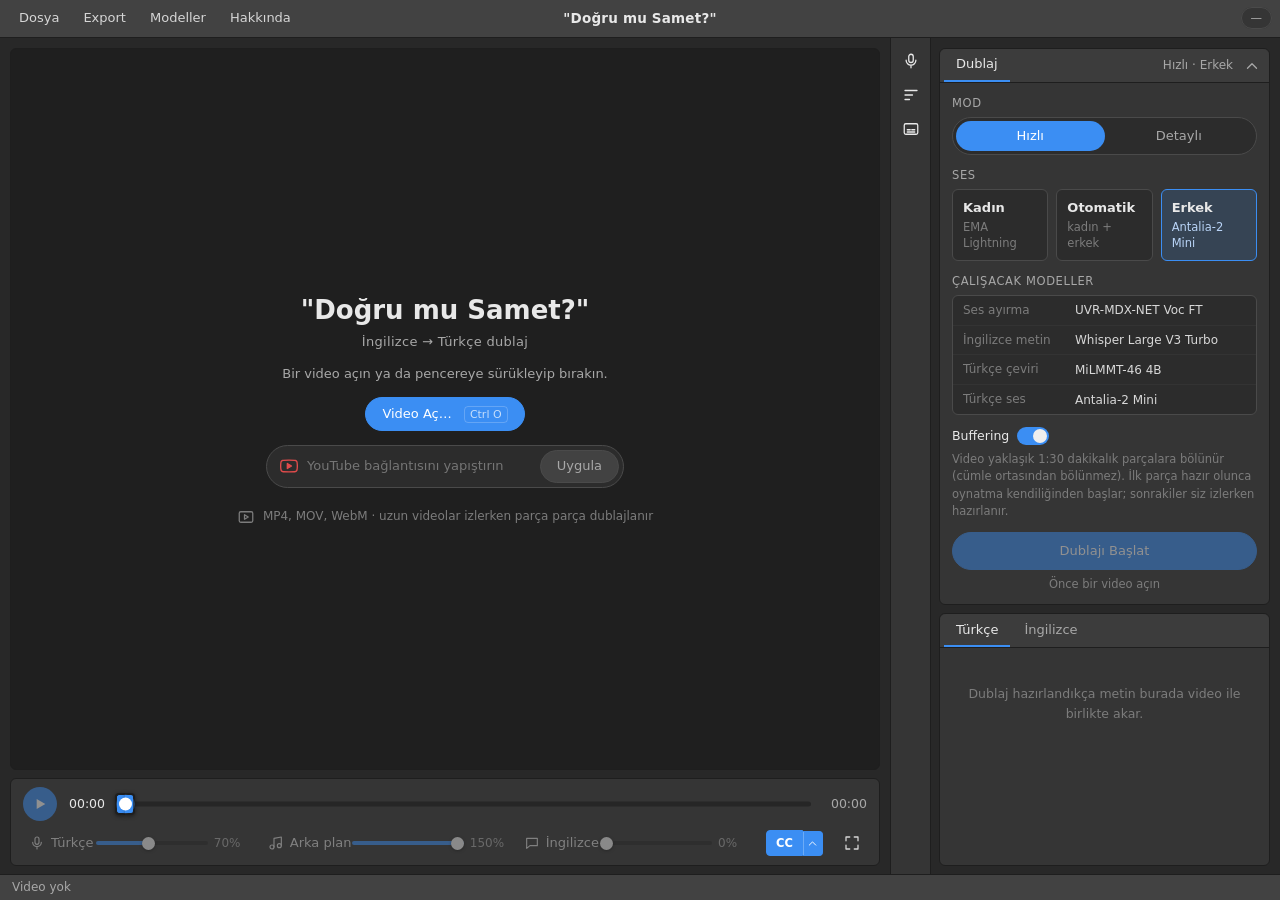
==== ui/index.html @ 343b08b0 "Doğru mu Samet? 1.3.3 — ilk yayın İngilizce → Türkçe video dublaj masaüstü uygulaması.  Co-Authored-" ====
<!doctype html>
<html lang="tr">
<head>
<meta charset="utf-8">
<meta name="viewport" content="width=device-width, initial-scale=1">
<meta name="referrer" content="strict-origin-when-cross-origin">
<title>"Doğru mu Samet?"</title>
<link rel="stylesheet" href="style.css">
</head>
<body>
<header class="titlebar">
  <nav class="menu" id="menu">
    <div class="mi"><button type="button" data-menu="mFile">Dosya</button>
      <div class="drop" id="mFile">
        <button type="button" data-act="open">Video Aç…<kbd>Ctrl O</kbd></button>
        <button type="button" data-act="openurl">YouTube Bağlantısı…</button>
      </div>
    </div>
    <div class="mi"><button type="button" data-menu="mExport">Export</button>
      <div class="drop" id="mExport">
        <div class="dlabel">Video</div>
        <button type="button" data-act="export" data-kind="video">Video · MP4 (ses dahil)…</button>
        <div class="dsep"></div>
        <div class="dlabel">Ses · WAV</div>
        <button type="button" data-act="export" data-kind="dub">Yalnız dublaj sesi…</button>
        <button type="button" data-act="export" data-kind="en">Yalnız İngilizce ses…</button>
        <button type="button" data-act="export" data-kind="bg">Yalnız arka plan sesi…</button>
        <button type="button" data-act="export" data-kind="all">Tüm sesler (mikser ayarıyla)…</button>
      </div>
    </div>
    <div class="mi"><button type="button" data-act="models" title="Modellerin ortalama çalışma hızları">Modeller</button></div>
    <div class="mi"><button type="button" data-menu="mAbout">Hakkında</button>
      <div class="drop" id="mAbout">
        <button type="button" data-act="info">Bilgi</button>
        <button type="button" data-act="update">Güncelleme</button>
      </div>
    </div>
  </nav>
  <div class="apptitle">"Doğru mu Samet?"</div>
  <div class="titleright"><span class="chip" id="gpuChip">—</span></div>
</header>

<main class="work">
  <section class="center">
    <div class="canvas" id="canvas">
      <div class="welcome" id="welcome">
        <div class="wtitle"><div class="wname">"Doğru mu Samet?"<sup class="ver" id="verTag"></sup></div><span>İngilizce → Türkçe dublaj</span></div>
        <p>Bir video açın ya da pencereye sürükleyip bırakın.</p>
        <div class="wbtns">
          <button class="btn primary" type="button" id="wOpen">Video Aç… <kbd>Ctrl O</kbd></button>
        </div>
        <div class="wlink">
          <svg viewBox="0 0 24 24"><path d="M21.6 7.2a2.5 2.5 0 0 0-1.8-1.8C18.2 5 12 5 12 5s-6.2 0-7.8.4A2.5 2.5 0 0 0 2.4 7.2 26 26 0 0 0 2 12a26 26 0 0 0 .4 4.8 2.5 2.5 0 0 0 1.8 1.8c1.6.4 7.8.4 7.8.4s6.2 0 7.8-.4a2.5 2.5 0 0 0 1.8-1.8A26 26 0 0 0 22 12a26 26 0 0 0-.4-4.8z"/><path d="m10 15 5-3-5-3z" fill="currentColor"/></svg>
          <input type="text" id="ytUrl" placeholder="YouTube bağlantısını yapıştırın" spellcheck="false" autocomplete="off">
          <button class="btn" type="button" id="ytGo">Uygula</button>
        </div>
        <div class="wlinkst" id="ytState" hidden></div>
        <div class="whint">
          <svg viewBox="0 0 24 24"><rect x="3" y="5" width="18" height="14" rx="2"/><path d="m10 9 5 3-5 3z"/></svg>
          MP4, MOV, WebM · uzun videolar izlerken parça parça dublajlanır
        </div>
      </div>
      <video id="vid" playsinline preload="auto"></video>
      <div class="ytbox" id="ytBox"><div id="ytPlayer"></div></div>
      <div class="vclick" id="vClick"></div>
      <div class="caption" id="caption"></div>
      <div class="buffering" id="buffering" hidden>
        <div class="spinner"></div>
        <div class="btext" id="bufText">Dublaj hazırlanıyor…</div>
      </div>
      <div class="dropveil" id="dropveil">Videoyu bırakın</div>
    </div>

    <div class="transport">
      <div class="trow">
        <button class="ibtn play" id="playBtn" type="button" title="Oynat / Duraklat (Boşluk)" disabled>
          <svg class="i-play" viewBox="0 0 24 24"><path d="M7 4.5v15l13-7.5z"/></svg>
          <svg class="i-pause" viewBox="0 0 24 24"><path d="M6 4h4.5v16H6zM13.5 4H18v16h-4.5z"/></svg>
        </button>
        <span class="tc" id="tCur">00:00</span>
        <div class="seek" id="seek">
          <div class="seek-track"></div>
          <div class="seek-ranges" id="seekRanges"></div>
          <div class="seek-played" id="seekPlayed"></div>
          <div class="seek-thumb" id="seekThumb"></div>
          <div class="rng-out" id="rngL"></div>
          <div class="rng-out" id="rngR"></div>
          <div class="rng-h a" id="rngA" title="Başlangıç noktası (sürükleyin)"></div>
          <div class="rng-h b" id="rngB" title="Bitiş noktası (sürükleyin)"></div>
        </div>
        <span class="tc dim" id="tDur">00:00</span>
      </div>
      <div class="mixer" id="mixer" data-off="1">
        <div class="ch" data-ch="dub">
          <button class="chbtn" type="button" title="Türkçe dublaj (sessize al)">
            <svg viewBox="0 0 24 24"><rect x="9" y="3" width="6" height="11" rx="3"/><path d="M5.5 11a6.5 6.5 0 0 0 13 0M12 17.5V21"/></svg>Türkçe
          </button>
          <input type="range" min="0" max="150" value="100">
          <output>100%</output>
        </div>
        <div class="ch" data-ch="bg">
          <button class="chbtn" type="button" title="Arka plan sesi (sessize al)">
            <svg viewBox="0 0 24 24"><path d="M9 18V5l11-2v13"/><circle cx="6" cy="18" r="3"/><circle cx="17" cy="16" r="3"/></svg>Arka plan
          </button>
          <input type="range" min="0" max="150" value="100">
          <output>100%</output>
        </div>
        <div class="ch" data-ch="en">
          <button class="chbtn" type="button" title="İngilizce orijinal konuşma (sessize al)">
            <svg viewBox="0 0 24 24"><path d="M4 5h16v11H9l-5 4z"/></svg>İngilizce
          </button>
          <input type="range" min="0" max="150" value="0">
          <output>0%</output>
        </div>
        <div class="ccgrp">
          <button class="ccbtn on" id="ccBtn" type="button" title="Altyazı aç / kapat (sağ tık: altyazı ayarları)">CC</button>
          <button class="ccmore" id="ccMore" type="button" title="Altyazı ayarları"><svg viewBox="0 0 24 24"><path d="m6 15 6-6 6 6"/></svg></button>
          <div class="ccpop" id="ccPop" hidden>
            <div class="pophead">Altyazı ayarları</div>
            <label class="prow">Yazı boyutu <input type="range" id="csSize" min="60" max="200" step="5"><output id="csSizeO"></output></label>
            <label class="prow">Arka gölge <input type="checkbox" id="csShadow" class="tg"></label>
            <label class="prow">Yazı rengi <input type="color" id="csColor"></label>
            <label class="prow">Yazı çerçevesi <input type="checkbox" id="csStroke" class="tg"></label>
            <label class="prow">Çerçeve rengi <input type="color" id="csStrokeColor"></label>
            <button type="button" class="btn small" id="csReset">Varsayılana dön</button>
          </div>
        </div>
        <button class="ibtn2" id="fsBtn" type="button" title="Tam ekran (F11)">
          <svg class="i-fs" viewBox="0 0 24 24"><path d="M4 9V4h5M20 9V4h-5M4 15v5h5M20 15v5h-5"/></svg>
          <svg class="i-fsx" viewBox="0 0 24 24"><path d="M9 4v5H4M15 4v5h5M9 20v-5H4M15 20v-5h5"/></svg>
        </button>
      </div>
    </div>
  </section>

  <aside class="dock">
    <div class="rail">
      <button type="button" class="rbtn on" data-p="pDub" title="Dublaj"><svg viewBox="0 0 24 24"><rect x="9" y="3" width="6" height="11" rx="3"/><path d="M5.5 11a6.5 6.5 0 0 0 13 0M12 17.5V21"/></svg></button>
      <button type="button" class="rbtn on" data-p="pJob" title="İşlem"><svg viewBox="0 0 24 24"><path d="M4 6h16M4 12h10M4 18h6"/></svg></button>
      <button type="button" class="rbtn on" data-p="pSubs" title="Altyazı"><svg viewBox="0 0 24 24"><rect x="3" y="5" width="18" height="14" rx="2"/><path d="M7 13h4M13 13h4M7 16h10"/></svg></button>
    </div>
    <div class="panels">
      <!-- Dublaj -->
      <div class="panel" id="pDub">
        <div class="ptabs">
          <button type="button" class="ptab on">Dublaj</button>
          <span class="psum" id="dubSummary"></span>
          <button type="button" class="pmenu" id="dubFold" title="Daralt / genişlet"><svg viewBox="0 0 24 24"><path d="m6 15 6-6 6 6"/></svg></button>
        </div>
        <div class="pbody" id="dubBody">
          <div class="field">
            <label>Mod</label>
            <div class="seg" id="modeSeg">
              <button type="button" data-m="hizli">Hızlı</button>
              <button type="button" data-m="detayli">Detaylı</button>
            </div>
          </div>
          <div class="field" id="voiceField">
            <label>Ses</label>
            <div class="voices">
              <button type="button" class="voice" data-g="kadin"><b>Kadın</b><small>EMA Lightning</small></button>
              <button type="button" class="voice" data-g="oto" title="Kadın / erkek ayrılır: kadınları EMA Lightning, erkekleri Antalia-2 Mini okur"><b>Otomatik</b><small>kadın + erkek</small></button>
              <button type="button" class="voice" data-g="erkek"><b>Erkek</b><small>Antalia-2 Mini</small></button>
            </div>
          </div>
          <div class="field">
            <label>Çalışacak modeller</label>
            <div class="models" id="modelList"></div>
          </div>
          <div class="field" id="voxField" hidden>
            <label>VoxCPM2 adım sayısı</label>
            <div class="steps" id="voxSteps">
              <button type="button" data-s="5"><b>5</b><em>hızlı</em></button>
              <button type="button" data-s="10"><b>10</b><em>önerilen</em></button>
              <button type="button" data-s="20" class="slow"><b>20</b><em>yavaş</em></button>
              <button type="button" data-s="30" class="slow"><b>30</b><em>yavaş</em></button>
            </div>
            <div class="bnote" id="voxNote">Az adım dublajı hızlandırır, çok adım sesi daha doğal ve ayrıntılı yapar.</div>
          </div>
          <div class="field" id="rangeRow" hidden>
            <label>Dublajlanacak aralık</label>
            <div class="rangebox"><span id="rangeTxt"></span><button type="button" class="btn small" id="rangeAll" hidden>Tümü</button></div>
            <div class="bnote">Oynatma çubuğundaki başlangıç / bitiş tutamaçlarını sürükleyerek seçin.</div>
          </div>
          <div class="field" id="bufField">
            <label class="tgrow" title="Açık: ilk parça hazır olunca oynar, sonrakiler siz izlerken hazırlanır">Buffering<input type="checkbox" id="bufTg" class="tg"></label>
            <div class="lenrow" id="lenRow" title="Her parçanın süresi: en az 1, en çok 5 dakika. Parçalar cümle ortasından bölünmez.">
              <span>Parça süresi</span>
              <input type="range" id="bufLen" min="60" max="300" step="15" value="90">
              <output id="bufLenO">1:30</output>
            </div>
            <div class="bnote" id="bufNote"></div>
          </div>
          <div class="gorow">
            <button class="btn primary" id="goBtn" type="button" disabled>Dublajı Başlat</button>
            <span class="eta" id="goEta" hidden></span>
          </div>
          <div class="hint" id="goHint">Önce bir video açın</div>
        </div>
      </div>

      <!-- İşlem -->
      <div class="panel" id="pJob" hidden>
        <div class="ptabs">
          <button type="button" class="ptab on">İşlem</button>
          <span class="psum" id="jobSummary"></span>
          <button type="button" class="pstop" id="stopBtn" hidden title="İşlemi durdur"><svg viewBox="0 0 24 24"><rect x="6" y="6" width="12" height="12" rx="1.5"/></svg>Durdur</button>
        </div>
        <div class="pbody">
          <div class="chunkmap" id="chunkMap"></div>
          <div class="stages" id="stages"></div>
        </div>
      </div>

      <!-- Sesler (Detaylı, dublaj bitince) -->
      <div class="panel" id="pVoices" hidden>
        <div class="ptabs">
          <button type="button" class="ptab on">Sesler</button>
          <span class="psum" id="voiceSum"></span>
        </div>
        <div class="pbody vbody"></div>
      </div>

      <!-- Altyazı -->
      <div class="panel grow" id="pSubs">
        <div class="ptabs">
          <button type="button" class="ptab on" data-lang="tr">Türkçe</button>
          <button type="button" class="ptab" data-lang="en">İngilizce</button>
        </div>
        <div class="sublist" id="subList"><div class="empty">Dublaj hazırlandıkça metin burada video ile birlikte akar.</div></div>
      </div>
    </div>
  </aside>
</main>

<footer class="statusbar">
  <span id="sbLeft">Video yok</span>
  <span id="sbRight"></span>
</footer>

<input type="file" id="fileInput" accept="video/*,.mkv" hidden>
<div class="toast" id="toast"></div>
<div class="modal" id="modal" hidden>
  <div class="mbox">
    <div class="mhead"><span id="mTitle"></span><button type="button" class="pmenu" id="mClose" title="Kapat"><svg viewBox="0 0 24 24"><path d="M6 6l12 12M18 6 6 18"/></svg></button></div>
    <div class="mbody" id="mBody"></div>
  </div>
</div>
<script src="app.js"></script>
</body>
</html>
---- ui/style.css ----
:root{
  --bg-canvas:#282828; --bg-panel:#353535; --bg-panel-2:#3c3c3c; --bg-bar:#424242; --bg-input:#2c2c2c;
  --border:#1e1e1e; --line:#4a4a4a; --text:#e8e8e8; --muted:#a8a8a8; --dim:#7c7c7c;
  --accent:#3b8ef3; --accent-h:#5aa0f6; --accent-soft:rgba(59,142,243,.16);
  --ok:#4caf7a; --warn:#e0a640; --err:#e2574c; --fem:#e48bbf; --male:#6fb0ff;
  --r:6px; --font:"Segoe UI Variable Text","Segoe UI",Inter,system-ui,sans-serif;
}
*{box-sizing:border-box;margin:0;padding:0}
html,body{height:100%;overflow:hidden}
body{background:var(--bg-canvas);color:var(--text);font:13px/1.4 var(--font);display:flex;flex-direction:column;user-select:none;-webkit-font-smoothing:antialiased}
button{font:inherit;color:inherit;background:none;border:0;cursor:pointer}
button:disabled{cursor:default;opacity:.45}
svg{width:18px;height:18px;fill:none;stroke:currentColor;stroke-width:1.7;stroke-linecap:round;stroke-linejoin:round;flex:none}
kbd{font:11px var(--font);opacity:.7;margin-left:8px;padding:1px 5px;border:1px solid rgba(255,255,255,.3);border-radius:4px}
[hidden]{display:none!important}

/* ---- başlık çubuğu */
.titlebar{height:38px;flex:none;display:grid;grid-template-columns:1fr auto 1fr;align-items:center;background:var(--bg-bar);border-bottom:1px solid var(--border);padding:0 8px}
.menu{display:flex;gap:2px}
.menu button{padding:5px 11px;border-radius:5px;color:#d6d6d6}
.menu button:hover{background:rgba(255,255,255,.08)}
.apptitle{font-weight:600;font-size:13.5px;letter-spacing:.2px}
.titleright{justify-self:end}
.chip{font-size:11.5px;color:var(--muted);background:var(--bg-panel);border:1px solid var(--line);padding:3px 9px;border-radius:20px}
.chip.ok::before{content:"";display:inline-block;width:6px;height:6px;border-radius:50%;background:var(--ok);margin-right:6px;vertical-align:1px}

/* ---- çalışma alanı */
.work{flex:1;min-height:0;display:flex}
.center{flex:1;min-width:0;display:flex;flex-direction:column;padding:10px 10px 8px;gap:8px}
.canvas{position:relative;flex:1;min-height:0;background:#1f1f1f;border:1px solid var(--border);border-radius:var(--r);overflow:hidden;display:flex;align-items:center;justify-content:center}
.canvas video{width:100%;height:100%;object-fit:contain;display:none;background:#000}
.canvas.has video{display:block}
.canvas.has .welcome{display:none}
.welcome{text-align:center;color:var(--muted);display:flex;flex-direction:column;align-items:center;gap:14px}
.wtitle{font-size:26px;font-weight:600;color:var(--text);display:flex;flex-direction:column;gap:4px}
.wtitle span{font-size:13px;font-weight:400;color:var(--muted);letter-spacing:.3px}
.whint{display:flex;gap:8px;align-items:center;font-size:12px;color:var(--dim);margin-top:6px}
.caption{--cap-scale:.75;--cap-color:#fff;--cap-bg:transparent;--cap-tshadow:none;--cap-stroke:0 transparent;position:absolute;left:50%;bottom:6%;transform:translateX(-50%);max-width:84%;text-align:center;font-size:calc(clamp(15px,1.9vw,24px) * var(--cap-scale));line-height:1.3;color:var(--cap-color);background:var(--cap-bg);padding:5px 14px;border-radius:5px;pointer-events:none;display:none;text-shadow:var(--cap-tshadow);-webkit-text-stroke:var(--cap-stroke);paint-order:stroke fill;font-weight:500}
.caption.show{display:block}
.buffering{position:absolute;inset:0;display:flex;flex-direction:column;align-items:center;justify-content:center;gap:14px;background:rgba(20,20,20,.55);backdrop-filter:blur(2px)}
.spinner{width:38px;height:38px;border-radius:50%;border:3px solid rgba(255,255,255,.18);border-top-color:var(--accent);animation:spin .9s linear infinite}
@keyframes spin{to{transform:rotate(360deg)}}
.btext{background:rgba(0,0,0,.6);padding:6px 14px;border-radius:20px;font-size:13px}
.dropveil{position:absolute;inset:8px;border:2px dashed var(--accent);border-radius:var(--r);background:rgba(59,142,243,.1);display:none;align-items:center;justify-content:center;font-size:18px;color:#fff}
.canvas.drag .dropveil{display:flex}

/* ---- oynatma çubuğu + mikser */
.transport{flex:none;background:var(--bg-panel);border:1px solid var(--border);border-radius:var(--r);padding:8px 12px;display:flex;flex-direction:column;gap:8px}
.trow{display:flex;align-items:center;gap:12px}
.ibtn{width:34px;height:34px;border-radius:50%;display:grid;place-items:center;background:var(--accent);color:#fff}
.ibtn:hover:not(:disabled){background:var(--accent-h)}
.ibtn svg{width:16px;height:16px;fill:currentColor;stroke:none}
.ibtn .i-pause{display:none}
.ibtn.playing .i-play{display:none}.ibtn.playing .i-pause{display:block}
.tc{font-variant-numeric:tabular-nums;font-size:12.5px;min-width:44px}
.tc.dim{color:var(--muted);text-align:right}
.seek{position:relative;flex:1;height:22px;cursor:pointer}
.seek>div{position:absolute;top:50%;transform:translateY(-50%);height:5px;border-radius:3px;left:0}
.seek-track{right:0;background:#262626}
.seek-ranges{right:0;background:none}
.seek-ranges i{position:absolute;top:0;height:100%;background:#5d6a7a;border-radius:2px}
.seek-ranges i.proc{background:repeating-linear-gradient(45deg,#4a5a70 0 4px,#36414f 4px 8px);animation:stripe 1s linear infinite;background-size:11.3px 11.3px}
@keyframes stripe{to{background-position:11.3px 0}}
.seek-played{background:var(--accent);width:0}
.seek-thumb{width:13px!important;height:13px!important;border-radius:50%!important;background:#fff;margin-left:-6px;box-shadow:0 0 0 3px rgba(59,142,243,.35);z-index:5;cursor:grab}
.seek:hover .seek-track,.seek:hover .seek-ranges,.seek:hover .seek-played{height:7px}

.mixer{display:flex;align-items:center;gap:18px;flex-wrap:wrap}
.mixer[data-off="1"] .ch{opacity:.45;pointer-events:none}
.ch{display:flex;align-items:center;gap:8px;flex:1;min-width:190px}
.chbtn{display:flex;align-items:center;gap:6px;padding:4px 8px;border-radius:5px;color:#dcdcdc;white-space:nowrap;min-width:104px}
.chbtn svg{width:16px;height:16px}
.chbtn:hover{background:rgba(255,255,255,.07)}
.ch.muted .chbtn{color:var(--dim);text-decoration:line-through}
.ch output{font-size:12px;color:var(--muted);min-width:38px;text-align:right;font-variant-numeric:tabular-nums}
input[type=range]{-webkit-appearance:none;appearance:none;flex:1;height:4px;border-radius:2px;background:linear-gradient(to right,var(--accent) var(--p,66%),#262626 var(--p,66%));outline:none;cursor:pointer}
input[type=range]::-webkit-slider-thumb{-webkit-appearance:none;width:13px;height:13px;border-radius:50%;background:#f0f0f0;border:0;box-shadow:0 1px 3px rgba(0,0,0,.5)}
.ch.muted input[type=range]{filter:grayscale(1) brightness(.7)}
.ccbtn{font-weight:700;font-size:11.5px;padding:4px 9px;border-radius:4px;border:1px solid var(--line);color:var(--muted)}
.ccbtn.on{background:var(--accent);border-color:var(--accent);color:#fff}

/* ---- sağ dock */
.dock{width:390px;flex:none;display:flex;border-left:1px solid var(--border);background:var(--bg-canvas)}
.rail{width:40px;flex:none;background:var(--bg-panel);border-right:1px solid var(--border);display:flex;flex-direction:column;align-items:center;padding-top:8px;gap:4px}
.rbtn{width:30px;height:30px;border-radius:5px;display:grid;place-items:center;color:var(--dim)}
.rbtn.on{color:var(--text)}
.rbtn:hover{background:rgba(255,255,255,.07)}
.panels{flex:1;min-width:0;display:flex;flex-direction:column;padding:10px 10px 8px 8px;gap:8px}
.panel{background:var(--bg-panel);border:1px solid var(--border);border-radius:var(--r);display:flex;flex-direction:column;min-height:0;flex:none}
.panel.grow{flex:1}
.panel.off{display:none}
.ptabs{display:flex;align-items:center;gap:2px;background:var(--bg-panel-2);border-bottom:1px solid var(--border);border-radius:var(--r) var(--r) 0 0;padding:0 4px;height:34px;flex:none}
.ptab{padding:0 12px;height:100%;color:var(--muted);border-bottom:2px solid transparent;font-weight:500}
.ptab.on{color:var(--text);border-bottom-color:var(--accent)}
.ptab:hover{color:var(--text)}
.psum{margin-left:auto;color:var(--muted);font-size:12px;padding-right:4px;white-space:nowrap;overflow:hidden;text-overflow:ellipsis}
.pmenu{width:26px;height:26px;border-radius:4px;display:grid;place-items:center;color:var(--muted)}
.pmenu:hover{background:rgba(255,255,255,.07)}
.pmenu svg{transition:transform .2s}
.panel.folded .pmenu svg{transform:rotate(180deg)}
.panel.folded .pbody{display:none}
.panel.folded .ptabs{border-bottom:0;border-radius:var(--r)}
.pbody{padding:12px;display:flex;flex-direction:column;gap:12px}

.field{display:flex;flex-direction:column;gap:6px}
.field>label{font-size:11.5px;color:var(--muted);text-transform:uppercase;letter-spacing:.6px}
.seg{display:flex;background:var(--bg-input);border:1px solid var(--line);border-radius:20px;padding:3px}
.seg button{flex:1;padding:6px 0;border-radius:16px;color:var(--muted);font-weight:500}
.seg button.on{background:var(--accent);color:#fff}
.voices{display:grid;grid-template-columns:1fr 1fr 1fr;gap:8px}
.voice{display:flex;flex-direction:column;align-items:flex-start;gap:1px;padding:9px 10px;min-width:0;border-radius:var(--r);background:var(--bg-input);border:1px solid var(--line);text-align:left}
.voice small{color:var(--dim);font-size:11.5px}
.voice:hover{border-color:#5c5c5c}
.voice.on{border-color:var(--accent);background:var(--accent-soft)}
.voice.on small{color:#b9d4f7}
.note{display:none;font-size:12px;color:var(--muted);line-height:1.5;background:var(--bg-input);border-left:2px solid var(--accent);padding:8px 10px;border-radius:0 4px 4px 0}
.note:empty{display:none}
.btn{padding:7px 16px;border-radius:20px;background:var(--bg-bar);border:1px solid var(--line);font-weight:500}
.btn:hover:not(:disabled){background:#4c4c4c}
.btn.primary{background:var(--accent);border-color:var(--accent);color:#fff}
.btn.primary:hover:not(:disabled){background:var(--accent-h);border-color:var(--accent-h)}
.btn.wide{width:100%;padding:9px 0}
.hint{font-size:11.5px;color:var(--dim);text-align:center;margin-top:-6px}
.hint:empty{display:none}

/* ---- işlem paneli */
.chunkmap{position:relative;height:10px;background:#262626;border-radius:2px}
.chunkmap i{position:absolute;top:0;height:100%;border-radius:2px;background:#3a3f46;cursor:pointer;box-shadow:inset -1px 0 0 #262626}
.chunkmap i.hazir{background:var(--accent)}
.chunkmap i.isleniyor{background:repeating-linear-gradient(45deg,#3b8ef3 0 3px,#2a5d9c 3px 6px)}
.chunkmap i.focus{outline:1px solid #fff;outline-offset:1px}
.stages{display:flex;flex-direction:column;gap:7px}
.stg{display:grid;grid-template-columns:18px 1fr auto;align-items:center;gap:8px;font-size:12.5px}
.stg .dot{width:14px;height:14px;border-radius:50%;border:2px solid #5a5a5a}
.stg.calisiyor .dot,.stg.indiriliyor .dot{border-color:var(--accent);border-top-color:transparent;animation:spin .8s linear infinite}
.stg.tamam .dot,.stg.onbellek .dot{border-color:var(--ok);background:var(--ok);box-shadow:inset 0 0 0 2px var(--bg-panel)}
.stg.hata .dot{border-color:var(--err);background:var(--err)}
.stg .nm{color:var(--muted)}
.stg.calisiyor .nm,.stg.indiriliyor .nm{color:var(--text)}
.stg .pc{color:var(--dim);font-size:11.5px;font-variant-numeric:tabular-nums}
.stg .bar{grid-column:2/4;height:3px;background:#262626;border-radius:2px;overflow:hidden;margin-top:-3px}
.stg .bar b{display:block;height:100%;background:var(--accent);width:0;transition:width .3s}
.joberr{color:var(--err);font-size:12px}

/* ---- altyazı listesi */
.sublist{position:relative;flex:1;min-height:0;overflow-y:auto;padding:6px;scroll-behavior:auto}
.sublist::-webkit-scrollbar{width:9px}
.sublist::-webkit-scrollbar-thumb{background:#4e4e4e;border-radius:5px;border:2px solid var(--bg-panel)}
.sublist .empty{color:var(--dim);text-align:center;padding:30px 16px;font-size:12.5px;line-height:1.6}
.sub{display:grid;grid-template-columns:auto 1fr;gap:2px 10px;padding:7px 9px;border-radius:5px;cursor:pointer;border-left:2px solid transparent}
.sub:hover{background:rgba(255,255,255,.04)}
.sub .t{font-size:11px;color:var(--dim);font-variant-numeric:tabular-nums;padding-top:2px}
.sub .x{color:#bdbdbd;line-height:1.45;user-select:text}
.sub .g{font-size:11px;margin-left:5px}
.sub .g.kadin{color:var(--fem)}.sub .g.erkek{color:var(--male)}
.sub.on{background:var(--accent-soft);border-left-color:var(--accent)}
.sub.on .x{color:#fff}
.sub.on .t{color:#b9d4f7}
.subsep{font-size:11px;color:var(--dim);text-align:center;padding:8px 0;border-top:1px dashed #4a4a4a;margin-top:4px}

/* ---- durum çubuğu */
.statusbar{height:26px;flex:none;display:flex;align-items:center;justify-content:space-between;padding:0 12px;background:var(--bg-bar);border-top:1px solid var(--border);font-size:12px;color:var(--muted)}
.statusbar span{white-space:nowrap;overflow:hidden;text-overflow:ellipsis}
.toast{position:fixed;left:50%;bottom:40px;transform:translate(-50%,20px);background:#1d1d1d;border:1px solid var(--line);color:var(--text);padding:9px 16px;border-radius:20px;box-shadow:0 6px 20px rgba(0,0,0,.4);opacity:0;pointer-events:none;transition:.2s;z-index:50;max-width:70vw}
.toast.show{opacity:1;transform:translate(-50%,0)}
.toast.err{border-color:var(--err)}

@media (max-width:1250px){.dock{width:340px}}
@media (max-width:1000px){.dock{width:300px}.mixer{gap:8px}.ch{min-width:150px}.chbtn{min-width:0}}

/* ---- açılır menüler */
.mi{position:relative}
.mi>button{padding:5px 11px;border-radius:5px;color:#d6d6d6}
.mi>button:hover,.mi.open>button{background:rgba(255,255,255,.08)}
.drop{display:none;position:absolute;left:0;top:calc(100% + 4px);min-width:250px;background:#2f2f2f;border:1px solid #1a1a1a;border-radius:7px;box-shadow:0 10px 30px rgba(0,0,0,.5);padding:5px;z-index:40}
.mi.open .drop{display:block}
.drop button{display:flex;align-items:center;justify-content:space-between;width:100%;text-align:left;padding:7px 10px;border-radius:5px;color:var(--text);white-space:nowrap}
.drop button:hover{background:var(--accent);color:#fff}
.drop button:hover kbd{border-color:rgba(255,255,255,.6)}
.dlabel{font-size:11px;color:var(--dim);text-transform:uppercase;letter-spacing:.6px;padding:6px 10px 3px}
.dsep{height:1px;background:#444;margin:5px 4px}

/* ---- model listesi */
.models{display:flex;flex-direction:column;background:var(--bg-input);border:1px solid var(--line);border-radius:var(--r);overflow:hidden}
.mrow{display:grid;grid-template-columns:104px 1fr auto;align-items:center;gap:8px;padding:6px 10px;font-size:12px;border-top:1px solid #333;text-align:left;width:100%}
.mrow:first-child{border-top:0}
.mrow .ms{color:var(--dim)}
.mrow .mm{color:#d8d8d8;line-height:1.35;display:flex;align-items:baseline;gap:8px;min-width:0}
.mrow .mm>span{min-width:0}
.mrow .tm{margin-left:auto;font-style:normal;font-size:10.5px;color:var(--muted);white-space:nowrap;font-variant-numeric:tabular-nums}
.mnote{font-size:10.5px;color:var(--dim);padding:4px 4px 0;line-height:1.4}
.mrow em,.mopt em{font-style:normal;font-size:10.5px;color:var(--warn);margin-left:4px}
.mrow.pick{cursor:pointer}
.mrow.pick:hover{background:rgba(255,255,255,.04)}
.mrow.pick .mm{color:var(--accent-h)}
.mrow svg{width:14px;height:14px;color:var(--muted);transition:transform .15s}
.mrow.pick.open svg{transform:rotate(180deg)}
.mopts{display:flex;flex-direction:column;gap:3px;padding:6px 8px 8px;background:#262626;border-top:1px solid #333}
.mopt{display:flex;justify-content:space-between;align-items:center;gap:10px;text-align:left;padding:7px 10px;border-radius:5px;font-size:12px;color:var(--muted);border:1px solid transparent}
.mopt:hover{background:rgba(255,255,255,.05);color:var(--text)}
.mopt.on{border-color:var(--accent);color:var(--text);background:var(--accent-soft)}
.mopt em{color:var(--dim)}
.mopt[data-sep="pf"] em{color:var(--warn)}

/* ---- dublaj paneli: katlanma ve "bitti" durumu */
#pDub .ptabs{cursor:pointer}
.panel.folded.done .ptabs{background:var(--accent);border-color:var(--accent)}
.panel.folded.done .ptab,.panel.folded.done .psum,.panel.folded.done .pmenu{color:#fff;border-bottom-color:transparent}
.panel.folded.done .ptabs:hover{background:var(--accent-h)}

/* ---- CC + altyazı ayarları */
.ccgrp{position:relative;display:flex;align-items:center}
.ccgrp .ccbtn{border-radius:4px 0 0 4px}
.ccmore{height:25px;width:20px;display:grid;place-items:center;border:1px solid var(--line);border-left:0;border-radius:0 4px 4px 0;color:var(--muted)}
.ccbtn.on+.ccmore{background:var(--accent);border-color:var(--accent);color:#fff;box-shadow:inset 1px 0 0 rgba(255,255,255,.25)}
.ccmore svg{width:13px;height:13px}
.ccpop{position:absolute;right:0;bottom:calc(100% + 10px);width:270px;background:#2f2f2f;border:1px solid #1a1a1a;border-radius:8px;box-shadow:0 10px 30px rgba(0,0,0,.5);padding:10px 12px 12px;display:flex;flex-direction:column;gap:9px;z-index:30}
.pophead{font-weight:600;font-size:12.5px;padding-bottom:4px;border-bottom:1px solid #444}
.prow{display:flex;align-items:center;justify-content:space-between;gap:10px;font-size:12.5px;color:#d0d0d0}
.prow input[type=range]{max-width:110px}
.prow output{font-size:11.5px;color:var(--muted);min-width:36px;text-align:right}
input[type=color]{-webkit-appearance:none;appearance:none;width:44px;height:22px;border:1px solid var(--line);border-radius:4px;background:none;padding:0;cursor:pointer}
input[type=color]::-webkit-color-swatch-wrapper{padding:2px}
input[type=color]::-webkit-color-swatch{border:0;border-radius:2px}
input[type=color]:disabled{opacity:.35;cursor:default}
.tg{-webkit-appearance:none;appearance:none;width:32px;height:18px;border-radius:10px;background:#555;position:relative;cursor:pointer;transition:.15s;flex:none}
.tg::after{content:"";position:absolute;left:2px;top:2px;width:14px;height:14px;border-radius:50%;background:#eee;transition:.15s}
.tg:checked{background:var(--accent)}
.tg:checked::after{left:16px}
.btn.small{padding:5px 12px;font-size:12px;align-self:flex-end;margin-top:2px}

/* ---- tam ekran */
.ibtn2{width:30px;height:28px;border-radius:5px;display:grid;place-items:center;color:#d6d6d6;margin-left:2px}
.ibtn2:hover{background:rgba(255,255,255,.08)}
.ibtn2 .i-fsx{display:none}
.fs .ibtn2 .i-fs{display:none}.fs .ibtn2 .i-fsx{display:block}
.fs .titlebar,.fs .dock,.fs .statusbar{display:none}
.fs .center{padding:0;gap:0}
.fs .canvas{border:0;border-radius:0;background:#000}
.fs .transport{border-radius:0;border-left:0;border-right:0;border-bottom:0}

/* ---- pencere içi bilgi kutusu */
.modal{position:fixed;inset:0;background:rgba(0,0,0,.45);display:flex;align-items:center;justify-content:center;z-index:60}
.mbox{width:420px;max-width:90vw;background:var(--bg-panel);border:1px solid var(--border);border-radius:8px;box-shadow:0 20px 50px rgba(0,0,0,.5)}
.mhead{display:flex;align-items:center;justify-content:space-between;padding:8px 8px 8px 16px;background:var(--bg-panel-2);border-bottom:1px solid var(--border);border-radius:8px 8px 0 0;font-weight:600}
.mbody{padding:16px;display:flex;flex-direction:column;gap:8px;line-height:1.55}
.mbody .dim{color:var(--muted);font-size:12.5px}

/* ---- sürüm, buffering, durdur */
.wname{display:flex;align-items:flex-start;justify-content:center;gap:6px}
.ver{font-size:11px;font-weight:500;color:var(--muted);background:var(--bg-panel);border:1px solid var(--line);border-radius:10px;padding:1px 7px;margin-top:6px;letter-spacing:.3px}
.ver:empty{display:none}
.tgrow{display:flex!important;align-items:center;gap:8px;text-transform:none!important;letter-spacing:0!important;font-size:12.5px!important;color:var(--text)!important}
.tgrow span{color:var(--dim);font-size:11.5px;flex:1}
.bnote{font-size:11.5px;color:var(--dim);line-height:1.5}
.pstop{display:flex;align-items:center;gap:5px;margin-left:8px;padding:4px 10px 4px 8px;border-radius:14px;border:1px solid #6b3a36;color:#f0a39b;font-size:12px;white-space:nowrap}
.pstop svg{width:12px;height:12px;fill:currentColor;stroke:none}
.pstop:hover{background:rgba(226,87,76,.15)}
.btn.ghost{background:rgba(0,0,0,.45);border-color:rgba(255,255,255,.25);color:#e8e8e8}
.mopt.slow em{color:var(--warn)}

/* ---- aralık tutamaçları */
.seek>.rng-out{height:9px;background:rgba(10,10,10,.6);border-radius:0;z-index:2;pointer-events:none;width:0}
.seek>.rng-h{z-index:4;top:50%;width:10px!important;height:22px!important;margin-left:-10px;border-radius:4px 0 0 4px!important;
  background:var(--accent);border:2px solid #1e1e1e;border-right:0;cursor:ew-resize;box-shadow:0 1px 4px rgba(0,0,0,.5);touch-action:none}
.seek>.rng-h.b{margin-left:0;border-radius:0 4px 4px 0!important;border:2px solid #1e1e1e;border-left:0}
.seek>.rng-h::before{content:"";position:absolute;left:50%;top:4px;bottom:4px;width:1px;background:rgba(255,255,255,.75)}
.seek>.rng-h::after{content:attr(data-t);position:absolute;bottom:calc(100% + 6px);left:50%;transform:translateX(-50%);
  background:#1d1d1d;border:1px solid var(--line);color:var(--text);font-size:11px;padding:2px 6px;border-radius:4px;
  white-space:nowrap;opacity:0;pointer-events:none;transition:opacity .12s}
.seek>.rng-h:hover::after,.seek>.rng-h.drag::after{opacity:1}
.seek:hover>.rng-h{height:22px!important}
.rangebox{display:flex;align-items:center;justify-content:space-between;gap:8px;background:var(--bg-input);border:1px solid var(--line);
  border-radius:var(--r);padding:6px 6px 6px 10px;font-size:12.5px;font-variant-numeric:tabular-nums;min-height:34px}
.mrow.tgl{cursor:pointer}
.mrow.tgl.off .mm{color:var(--dim)}
.mrow.tgl .tg{justify-self:end}


/* ---- buffering parça süresi (Detaylı) */
.lenrow{display:flex;align-items:center;gap:10px;background:var(--bg-input);border:1px solid var(--line);border-radius:var(--r);padding:7px 10px}
.lenrow span{font-size:12px;color:var(--muted);white-space:nowrap}
.lenrow output{font-size:12.5px;color:var(--text);min-width:52px;text-align:right;font-variant-numeric:tabular-nums}
.lenrow.off{opacity:.4;pointer-events:none}

/* ---- Modeller: ortalama hızlar */
.mbox.wide{width:640px}
.mbox.wide .mbody{max-height:72vh;overflow:auto}
.sgrp{flex:none;display:flex;flex-direction:column;border:1px solid var(--line);border-radius:var(--r);overflow:hidden;background:var(--bg-input)}
.sgh{font-size:11px;color:var(--muted);text-transform:uppercase;letter-spacing:.6px;padding:7px 10px;background:#2f2f2f;border-bottom:1px solid var(--line)}
.srow{display:grid;grid-template-columns:minmax(0,1fr) 130px 70px 74px;align-items:center;gap:10px;padding:6px 10px;font-size:12.5px;border-top:1px solid #333}
.sgh+.srow{border-top:0}
.srow .sn{overflow:hidden;text-overflow:ellipsis;white-space:nowrap}
.srow .sn b{color:var(--muted);font-weight:500;margin-right:2px}
.srow .sbar{height:6px;background:#262626;border-radius:3px;overflow:hidden}
.srow .sbar i{display:block;height:100%;background:var(--accent);border-radius:3px}
.srow:nth-child(2) .sbar i{background:var(--ok,#4caf7a)}
.srow .sv{text-align:right;font-variant-numeric:tabular-nums;color:var(--text)}
.srow .ss{text-align:right;font-size:11px;color:var(--dim);font-variant-numeric:tabular-nums}
.srow.none{color:var(--dim)}
.srow.none .sv{color:var(--dim)}

/* ---- Sesler: kişi noktaları (kadın pembe tonları / erkek mavi tonları) */
.vbody{flex-direction:row!important;flex-wrap:wrap;align-items:center;gap:6px!important;padding:10px 12px!important}
.vdot{width:26px;height:26px;display:grid;place-items:center;border-radius:50%;padding:0}
.vdot i{width:14px;height:14px;border-radius:50%;background:var(--vc);opacity:.6;transition:opacity .15s,box-shadow .15s,transform .15s}
.vdot:hover i{opacity:1;transform:scale(1.1)}
.vdot.sel i{opacity:1;box-shadow:0 0 0 2px var(--bg-panel),0 0 0 3.5px var(--vc)}      /* seçili: etrafında minik çember */
.vdot.talk i{animation:vtalk .55s ease-in-out infinite alternate}                       /* konuşurken yanıp söner */
@keyframes vtalk{from{opacity:1;filter:drop-shadow(0 0 4px var(--vc)) brightness(1.25)}to{opacity:.25;filter:none}}
.vdot.erkek:first-of-type,.vdot.kadin+.vdot.erkek{margin-left:8px}
/* ---- mikser: tek satır · Türkçe – Arka plan – İngilizce | CC – tam ekran (sağda) */
.mixer{flex-wrap:nowrap;gap:12px}
.mixer .ch{flex:0 1 auto;min-width:0;gap:6px}
.mixer .chbtn{min-width:0;padding:4px 6px}
.mixer .ch input[type=range]{flex:0 1 130px;width:130px;min-width:50px}
.mixer .ch output{min-width:36px;text-align:left}
.mixer .ccgrp{margin-left:auto}
.mixer .ccgrp,.mixer .ibtn2{flex:none}
.mbtns{display:flex;justify-content:flex-end;gap:8px;margin-top:6px}
.mbtns .btn{padding:7px 16px}

/* ---- VoxCPM2 adım seçimi */
.steps{display:grid;grid-template-columns:repeat(4,1fr);gap:6px}
.steps button{display:flex;flex-direction:column;align-items:center;gap:1px;padding:6px 4px;border-radius:var(--r);background:var(--bg-input);border:1px solid var(--line)}
.steps button b{font-size:13px;font-weight:600}
.steps button em{font-style:normal;font-size:10.5px;color:var(--dim)}
.steps button.slow em{color:var(--warn)}
.steps button:hover{border-color:#5c5c5c}
.steps button.on{border-color:var(--accent);background:var(--accent-soft)}
/* ---- başlat düğmesi + tahmini süre */
.gorow{display:flex;align-items:center;gap:10px}
.gorow .btn{flex:1;padding:9px 0}
.eta{display:flex;flex-direction:column;align-items:flex-end;font-size:13px;font-weight:600;color:var(--text);white-space:nowrap;line-height:1.15;font-variant-numeric:tabular-nums}
.eta small{font-size:10.5px;font-weight:400;color:var(--dim)}
.mopt.rec em{color:#7fd29b}

/* ---- YouTube bağlantısı (karşılama ekranı) + YouTube oynatıcısı */
.wlink{display:flex;align-items:center;gap:8px;width:min(520px,86%);background:var(--bg-input);border:1px solid var(--line);
  border-radius:22px;padding:4px 4px 4px 12px}
.wlink:focus-within{border-color:var(--accent)}
.wlink svg{width:20px;height:20px;flex:none;color:#e14b4b;fill:none;stroke:currentColor;stroke-width:1.6}
.wlink input{flex:1;min-width:0;background:transparent;border:0;outline:0;color:var(--text);font:inherit;font-size:13px}
.wlink .btn{padding:6px 16px;flex:none}
.wlink.in{width:100%;margin-top:4px}
.wlinkst{display:flex;flex-direction:column;align-items:center;gap:6px;font-size:12.5px;color:var(--muted);width:min(420px,80%)}
.wlinkst i{display:block;width:100%;height:4px;border-radius:2px;background:#2a2a2a;overflow:hidden}
.wlinkst i b{display:block;height:100%;background:var(--accent);transition:width .3s}
.ytbox{position:absolute;inset:0;display:none;background:#000}
.ytbox iframe,.ytbox>div{width:100%;height:100%;border:0;display:block}
.canvas.has.yt .ytbox{display:block}
.canvas.yt video{display:none!important}
.vclick{position:absolute;inset:0;display:none;cursor:pointer}
.canvas.has .vclick{display:block}

/* ---- hakkında */
.about{display:flex;flex-direction:column;gap:6px}
.about .ahead{display:flex;flex-direction:column;gap:2px;padding-bottom:8px;border-bottom:1px solid var(--line);margin-bottom:4px}
.about .ahead b{font-size:17px}
.about .ahead span{color:var(--muted);font-size:12.5px}
.about h4{margin:8px 0 0;font-size:13px;color:var(--accent-h, #8ab4ff);font-weight:600}
.about p{margin:0}
.about ul{margin:0;padding-left:20px;display:flex;flex-direction:column;gap:3px}
.about .acard{background:rgba(255,255,255,.04);border:1px solid var(--line);border-radius:6px;padding:8px 12px;display:flex;flex-direction:column;gap:2px;user-select:text}
.xlink{color:#8ab4ff;text-decoration:none}
.xlink:hover{text-decoration:underline}
/* ---- güncelleme */
.mbody .ok{color:#7fd17f}
.mbody .err{color:#ff8a80}
.mbody .notes{background:rgba(255,255,255,.04);border:1px solid var(--line);border-radius:6px;padding:8px 12px;max-height:220px;overflow:auto;font-size:12.5px;user-select:text}
.updprog{display:flex;flex-direction:column;gap:5px;font-size:12.5px;color:var(--muted)}
.updprog .bar{height:5px;border-radius:3px;background:rgba(255,255,255,.1);overflow:hidden}
.updprog .bar i{display:block;height:100%;width:0;background:var(--accent);transition:width .3s}
.mi>button.dot,.drop button.dot{position:relative}
.mi>button.dot::after,.drop button.dot::after{content:"";position:absolute;top:5px;right:4px;width:7px;height:7px;border-radius:50%;background:#e8892f}
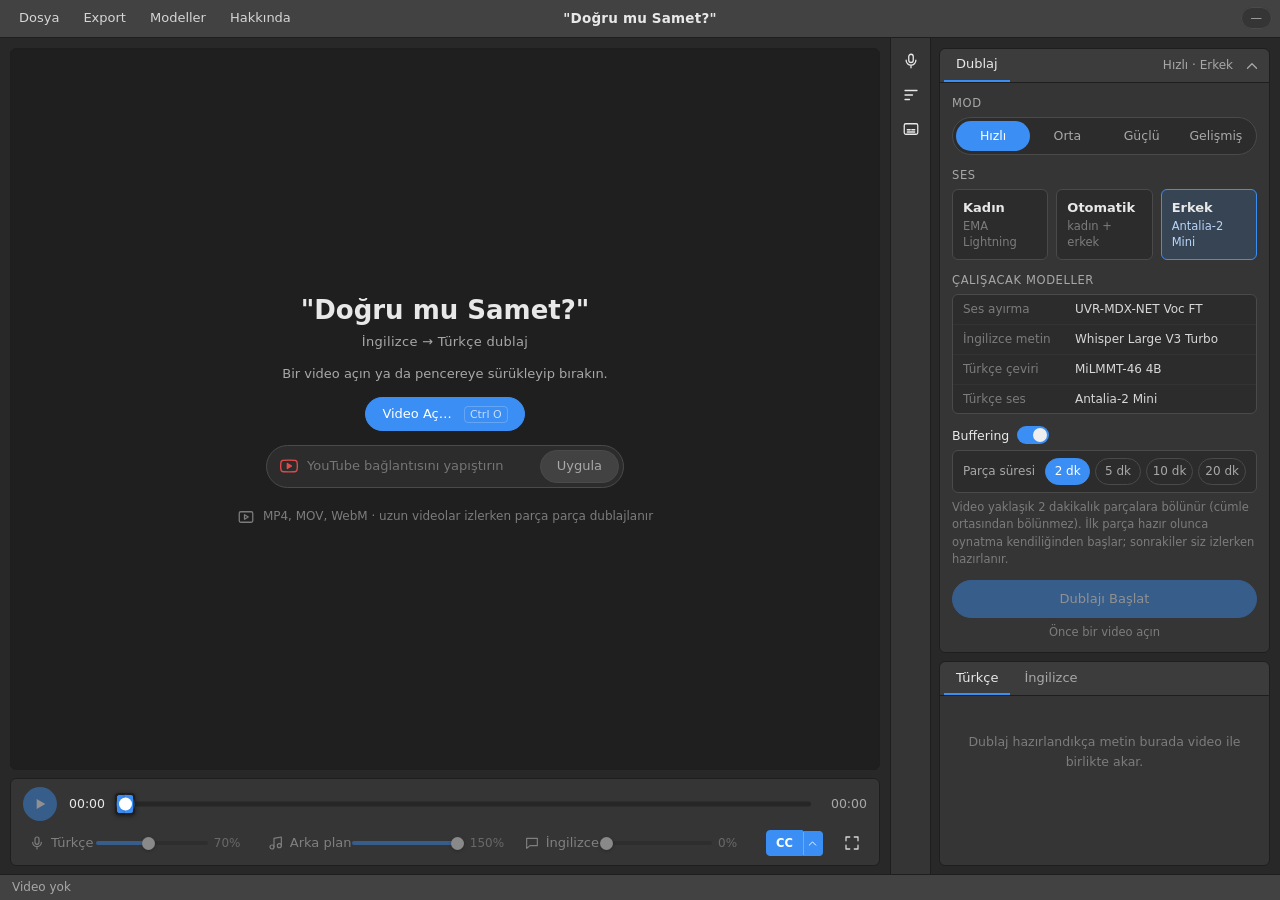
==== commit 3b9673b3: "0.4.1: dört mod (Hızlı · Orta · Güçlü · Gelişmiş), 2/5/10/20 dk parça süresi, açılışta güncelleme bi" ====
--- a/ui/index.html
+++ b/ui/index.html
@@ -152,8 +152,11 @@
             <label>Mod</label>
             <div class="seg" id="modeSeg">
               <button type="button" data-m="hizli">Hızlı</button>
-              <button type="button" data-m="detayli">Detaylı</button>
-            </div>
+              <button type="button" data-m="orta">Orta</button>
+              <button type="button" data-m="guclu">Güçlü</button>
+              <button type="button" data-m="gelismis">Gelişmiş</button>
+            </div>
+            <div class="bnote" id="modeNote" hidden></div>
           </div>
           <div class="field" id="voiceField">
             <label>Ses</label>
@@ -175,6 +178,7 @@
               <button type="button" data-s="20" class="slow"><b>20</b><em>yavaş</em></button>
               <button type="button" data-s="30" class="slow"><b>30</b><em>yavaş</em></button>
             </div>
+            <div class="voxlock" id="voxLock" hidden></div>
             <div class="bnote" id="voxNote">Az adım dublajı hızlandırır, çok adım sesi daha doğal ve ayrıntılı yapar.</div>
           </div>
           <div class="field" id="rangeRow" hidden>
@@ -184,10 +188,14 @@
           </div>
           <div class="field" id="bufField">
             <label class="tgrow" title="Açık: ilk parça hazır olunca oynar, sonrakiler siz izlerken hazırlanır">Buffering<input type="checkbox" id="bufTg" class="tg"></label>
-            <div class="lenrow" id="lenRow" title="Her parçanın süresi: en az 1, en çok 5 dakika. Parçalar cümle ortasından bölünmez.">
+            <div class="lenrow" id="lenRow" title="Her parçanın süresi. Parçalar cümle ortasından bölünmez.">
               <span>Parça süresi</span>
-              <input type="range" id="bufLen" min="60" max="300" step="15" value="90">
-              <output id="bufLenO">1:30</output>
+              <div class="lens" id="bufLens">
+                <button type="button" data-l="120">2 dk</button>
+                <button type="button" data-l="300">5 dk</button>
+                <button type="button" data-l="600">10 dk</button>
+                <button type="button" data-l="1200">20 dk</button>
+              </div>
             </div>
             <div class="bnote" id="bufNote"></div>
           </div>
--- a/ui/style.css
+++ b/ui/style.css
@@ -373,3 +373,38 @@
 .updprog .bar i{display:block;height:100%;width:0;background:var(--accent);transition:width .3s}
 .mi>button.dot,.drop button.dot{position:relative}
 .mi>button.dot::after,.drop button.dot::after{content:"";position:absolute;top:5px;right:4px;width:7px;height:7px;border-radius:50%;background:#e8892f}
+
+/* ---- ilk kullanımda model indirme notu */
+.dlnote{margin:8px 0 2px;padding:8px 10px;border-radius:6px;background:var(--accent-soft);border:1px solid rgba(59,142,243,.35);font-size:12px;line-height:1.45;color:#cfe0f7}
+.dlnote b{color:#fff;font-weight:600}
+
+/* ---- 4 mod, kilitli ayarlar, parça süresi düğmeleri */
+#modeSeg button{font-size:12.5px}
+#modeNote{margin-top:6px}
+.mrow.lock{opacity:.92}
+.mrow.lock .lk{width:13px;height:13px;flex:none;fill:none;stroke:var(--muted);stroke-width:2;margin-left:6px}
+.voxlock{display:flex;align-items:center;gap:10px;padding:8px 12px;border:1px solid var(--line);border-radius:8px;background:var(--bg-input)}
+.voxlock b{font-weight:600}
+.voxlock span{color:var(--muted);font-size:12px;flex:1}
+.voxlock svg{width:14px;height:14px;fill:none;stroke:var(--muted);stroke-width:2}
+.lens{display:flex;gap:5px;flex:1;min-width:0}
+.lens button{flex:1;white-space:nowrap;padding:4px 6px;border-radius:14px;border:1px solid var(--line);color:var(--muted);font-size:12px}
+.lens button:hover{color:#f0f0f0;border-color:#5a5a5a}
+.lens button.on{background:var(--accent);border-color:var(--accent);color:#fff}
+.lenrow.off .lens button{pointer-events:none;opacity:.45}
+
+/* ---- güncelleme bildirimi */
+.updcard{position:fixed;top:64px;left:calc(50% - 150px - 190px);z-index:55;width:300px;background:var(--bg-panel);border:1px solid var(--line);border-radius:12px;
+  box-shadow:0 18px 40px rgba(0,0,0,.5);padding:14px 16px 14px;display:flex;flex-direction:column;align-items:center;text-align:center;gap:4px;
+  animation:uin .35s ease-out}
+.updcard .ulogo{width:110px;height:auto;margin:2px 0 4px;animation:ushake 3s ease-in-out infinite;transform-origin:50% 60%}
+.updcard b{font-size:14.5px}
+.updcard p{margin:0;font-size:12.5px;color:var(--muted);line-height:1.45}
+.updcard p b{font-size:12.5px;color:var(--text)}
+.updcard .ubtns{margin-top:8px;display:flex;gap:8px}
+.updcard .ux{position:absolute;top:8px;right:8px;width:24px;height:24px;border-radius:50%;display:grid;place-items:center;color:var(--muted)}
+.updcard .ux:hover{background:rgba(255,255,255,.08);color:#fff}
+.updcard .ux svg{width:14px;height:14px;fill:none;stroke:currentColor;stroke-width:2}
+@keyframes ushake{0%,14%,100%{transform:rotate(0) translateX(0)}2%{transform:rotate(-7deg) translateX(-2px)}4%{transform:rotate(6deg) translateX(2px)}
+  6%{transform:rotate(-5deg) translateX(-1px)}8%{transform:rotate(4deg) translateX(1px)}10%{transform:rotate(-2deg)}12%{transform:rotate(1deg)}}
+@keyframes uin{from{opacity:0;transform:translateY(-8px)}to{opacity:1;transform:none}}
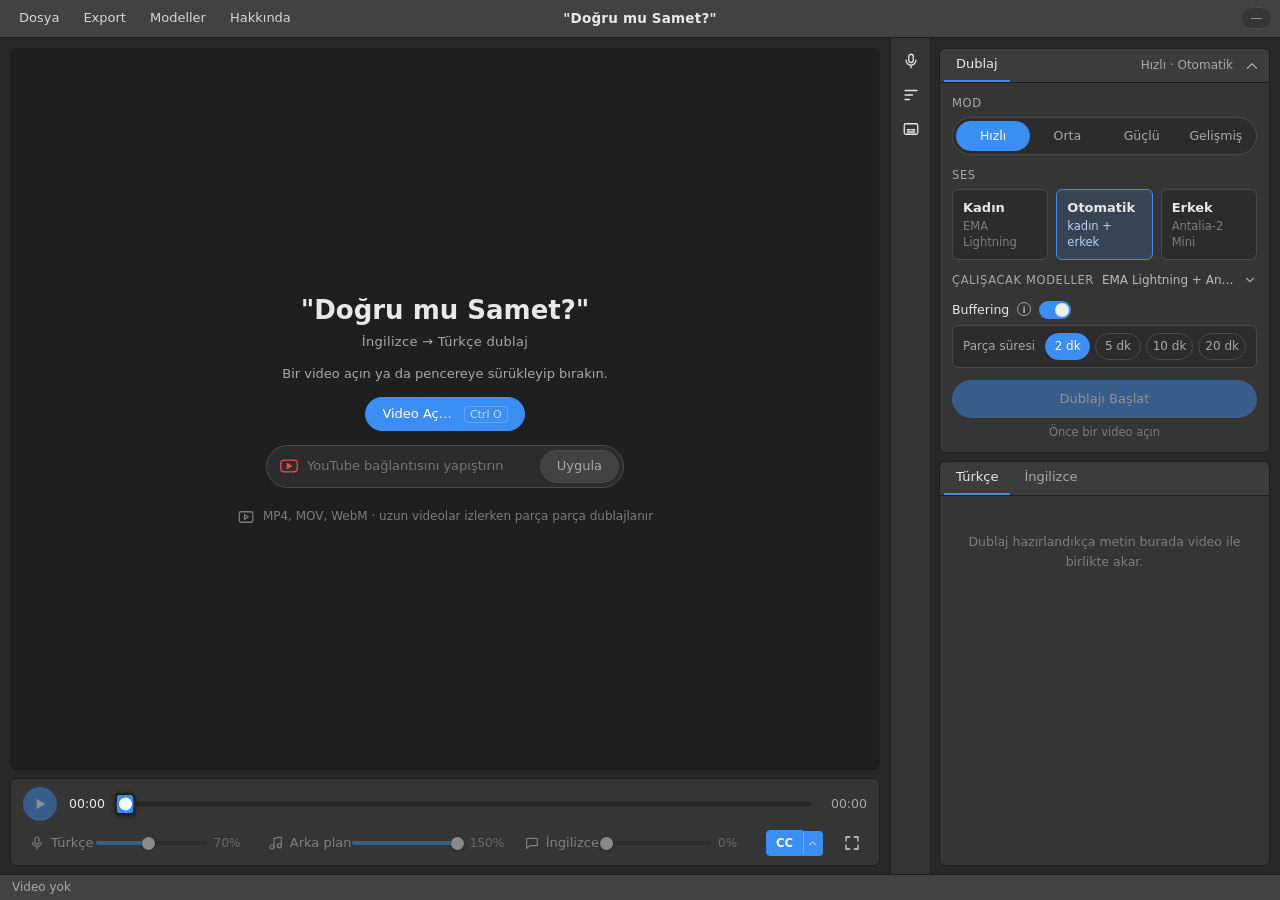
==== commit 176ac57f: "0.4.2: sade dublaj paneli, açıklamalar üzerine gelince, ses noktaları buffering'de de - Hızlı · Orta" ====
--- a/ui/index.html
+++ b/ui/index.html
@@ -156,7 +156,6 @@
               <button type="button" data-m="guclu">Güçlü</button>
               <button type="button" data-m="gelismis">Gelişmiş</button>
             </div>
-            <div class="bnote" id="modeNote" hidden></div>
           </div>
           <div class="field" id="voiceField">
             <label>Ses</label>
@@ -166,12 +165,13 @@
               <button type="button" class="voice" data-g="erkek"><b>Erkek</b><small>Antalia-2 Mini</small></button>
             </div>
           </div>
-          <div class="field">
-            <label>Çalışacak modeller</label>
+          <div class="field" id="modelsField">
+            <button type="button" class="foldhd" id="modelsHd"><span>Çalışacak modeller</span><small id="modelsSum"></small>
+              <svg viewBox="0 0 24 24"><path d="m6 9 6 6 6-6"/></svg></button>
             <div class="models" id="modelList"></div>
           </div>
           <div class="field" id="voxField" hidden>
-            <label>VoxCPM2 adım sayısı</label>
+            <label class="hastip">VoxCPM2 adım sayısı <i class="ti">i</i><span class="tipbox" id="voxNote"></span></label>
             <div class="steps" id="voxSteps">
               <button type="button" data-s="5"><b>5</b><em>hızlı</em></button>
               <button type="button" data-s="10"><b>10</b><em>önerilen</em></button>
@@ -179,7 +179,6 @@
               <button type="button" data-s="30" class="slow"><b>30</b><em>yavaş</em></button>
             </div>
             <div class="voxlock" id="voxLock" hidden></div>
-            <div class="bnote" id="voxNote">Az adım dublajı hızlandırır, çok adım sesi daha doğal ve ayrıntılı yapar.</div>
           </div>
           <div class="field" id="rangeRow" hidden>
             <label>Dublajlanacak aralık</label>
@@ -187,7 +186,7 @@
             <div class="bnote">Oynatma çubuğundaki başlangıç / bitiş tutamaçlarını sürükleyerek seçin.</div>
           </div>
           <div class="field" id="bufField">
-            <label class="tgrow" title="Açık: ilk parça hazır olunca oynar, sonrakiler siz izlerken hazırlanır">Buffering<input type="checkbox" id="bufTg" class="tg"></label>
+            <label class="tgrow hastip"><span class="tl">Buffering <i class="ti">i</i></span><input type="checkbox" id="bufTg" class="tg"><span class="tipbox" id="bufNote"></span></label>
             <div class="lenrow" id="lenRow" title="Her parçanın süresi. Parçalar cümle ortasından bölünmez.">
               <span>Parça süresi</span>
               <div class="lens" id="bufLens">
@@ -197,7 +196,6 @@
                 <button type="button" data-l="1200">20 dk</button>
               </div>
             </div>
-            <div class="bnote" id="bufNote"></div>
           </div>
           <div class="gorow">
             <button class="btn primary" id="goBtn" type="button" disabled>Dublajı Başlat</button>
--- a/ui/style.css
+++ b/ui/style.css
@@ -408,3 +408,20 @@
 @keyframes ushake{0%,14%,100%{transform:rotate(0) translateX(0)}2%{transform:rotate(-7deg) translateX(-2px)}4%{transform:rotate(6deg) translateX(2px)}
   6%{transform:rotate(-5deg) translateX(-1px)}8%{transform:rotate(4deg) translateX(1px)}10%{transform:rotate(-2deg)}12%{transform:rotate(1deg)}}
 @keyframes uin{from{opacity:0;transform:translateY(-8px)}to{opacity:1;transform:none}}
+
+/* ---- katlanır "Çalışacak modeller" ve üzerine gelince açılan açıklamalar */
+.foldhd{display:flex;align-items:center;gap:8px;width:100%;padding:0;color:var(--muted);font-size:11.5px;letter-spacing:.6px;text-transform:uppercase;text-align:left}
+.foldhd small{flex:1;text-transform:none;letter-spacing:0;font-size:12px;color:var(--text);opacity:.75;text-align:right;white-space:nowrap;overflow:hidden;text-overflow:ellipsis}
+.foldhd svg{width:14px;height:14px;fill:none;stroke:currentColor;stroke-width:2;flex:none;transition:transform .2s}
+#modelsField:not(.fold) .foldhd{cursor:default}
+#modelsField:not(.fold) .foldhd svg{display:none}
+#modelsField.fold .foldhd:hover{color:var(--text)}
+#modelsField.fold.open .foldhd svg{transform:rotate(180deg)}
+.hastip{position:relative}
+.ti{display:inline-grid;place-items:center;width:14px;height:14px;border-radius:50%;border:1px solid var(--muted);color:var(--muted);font-style:normal;font-size:9.5px;font-weight:700;margin-left:4px;vertical-align:1px;text-transform:none}
+.tipbox{display:none;position:absolute;left:0;bottom:calc(100% + 6px);z-index:40;width:270px;padding:9px 11px;border-radius:8px;background:#1d1d1d;border:1px solid var(--line);
+  box-shadow:0 10px 28px rgba(0,0,0,.5);color:#d8d8d8;font-size:12px;line-height:1.5;font-weight:400;letter-spacing:0;text-transform:none;white-space:normal;pointer-events:none}
+.tipbox:empty{display:none!important}
+.hastip:hover .tipbox{display:block}
+.tgrow .tl{color:var(--text);font-size:12.5px;flex:none}
+.tgrow .tipbox{flex:none}
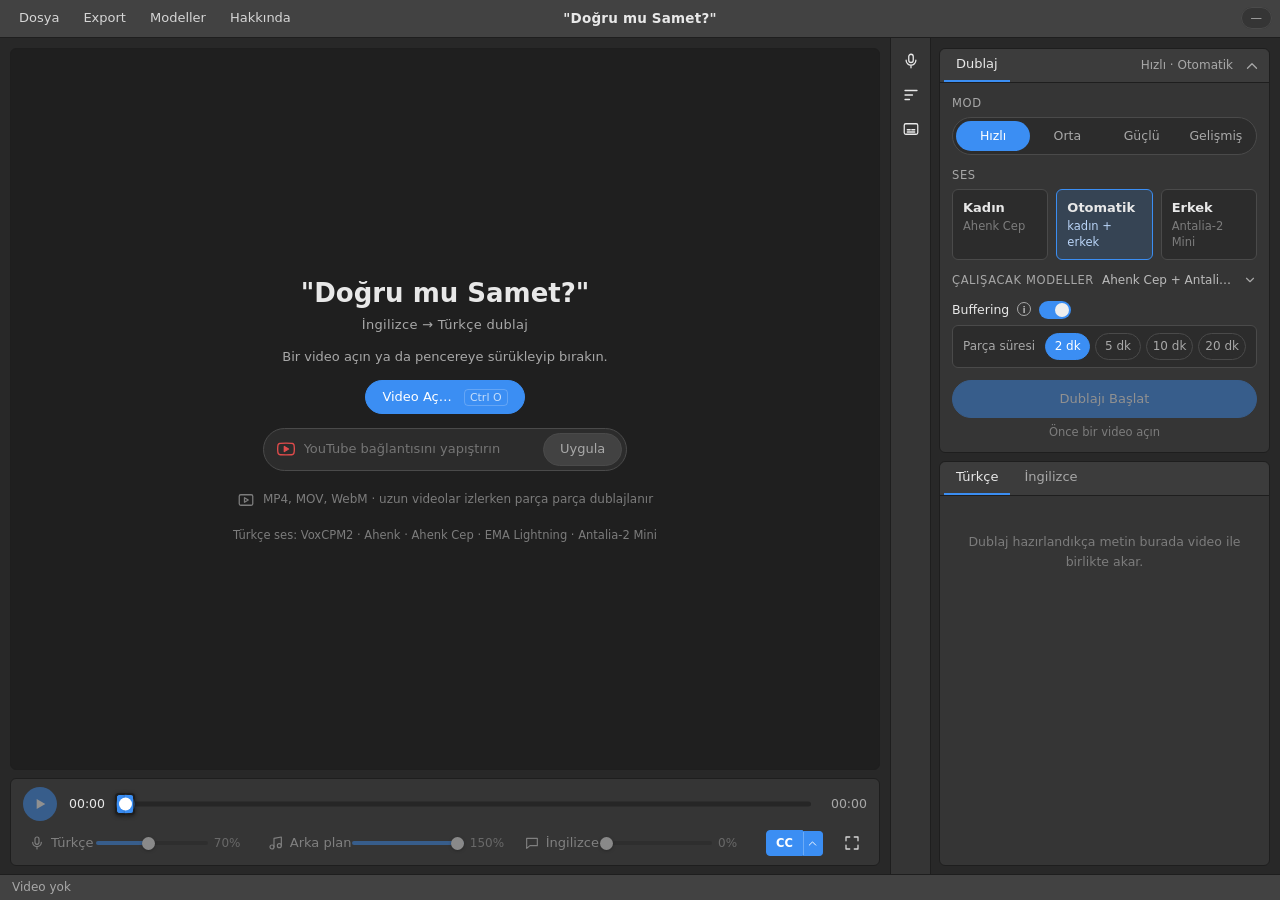
==== commit a1f1b817: "0.4.4: Hızlı modda Ahenk Cep (duygulu, 16 adım), Gelişmiş'e kadın / erkek çiftleri, Hakkında'da ses " ====
--- a/ui/index.html
+++ b/ui/index.html
@@ -59,6 +59,7 @@
           <svg viewBox="0 0 24 24"><rect x="3" y="5" width="18" height="14" rx="2"/><path d="m10 9 5 3-5 3z"/></svg>
           MP4, MOV, WebM · uzun videolar izlerken parça parça dublajlanır
         </div>
+        <div class="wmodels" id="voiceModels"></div>
       </div>
       <video id="vid" playsinline preload="auto"></video>
       <div class="ytbox" id="ytBox"><div id="ytPlayer"></div></div>
@@ -160,8 +161,8 @@
           <div class="field" id="voiceField">
             <label>Ses</label>
             <div class="voices">
-              <button type="button" class="voice" data-g="kadin"><b>Kadın</b><small>EMA Lightning</small></button>
-              <button type="button" class="voice" data-g="oto" title="Kadın / erkek ayrılır: kadınları EMA Lightning, erkekleri Antalia-2 Mini okur"><b>Otomatik</b><small>kadın + erkek</small></button>
+              <button type="button" class="voice" data-g="kadin" title="Bütün cümleleri Ahenk Cep okur; her cümlenin duygusu modele bildirilir"><b>Kadın</b><small>Ahenk Cep</small></button>
+              <button type="button" class="voice" data-g="oto" title="Kadın / erkek ayrılır: kadınları Ahenk Cep (duygulu), erkekleri Antalia-2 Mini okur"><b>Otomatik</b><small>kadın + erkek</small></button>
               <button type="button" class="voice" data-g="erkek"><b>Erkek</b><small>Antalia-2 Mini</small></button>
             </div>
           </div>
@@ -171,13 +172,8 @@
             <div class="models" id="modelList"></div>
           </div>
           <div class="field" id="voxField" hidden>
-            <label class="hastip">VoxCPM2 adım sayısı <i class="ti">i</i><span class="tipbox" id="voxNote"></span></label>
-            <div class="steps" id="voxSteps">
-              <button type="button" data-s="5"><b>5</b><em>hızlı</em></button>
-              <button type="button" data-s="10"><b>10</b><em>önerilen</em></button>
-              <button type="button" data-s="20" class="slow"><b>20</b><em>yavaş</em></button>
-              <button type="button" data-s="30" class="slow"><b>30</b><em>yavaş</em></button>
-            </div>
+            <label class="hastip"><span id="voxName">VoxCPM2</span> adım sayısı <i class="ti">i</i><span class="tipbox" id="voxNote"></span></label>
+            <div class="steps" id="voxSteps"></div>
             <div class="voxlock" id="voxLock" hidden></div>
           </div>
           <div class="field" id="rangeRow" hidden>
--- a/ui/style.css
+++ b/ui/style.css
@@ -35,6 +35,8 @@
 .wtitle{font-size:26px;font-weight:600;color:var(--text);display:flex;flex-direction:column;gap:4px}
 .wtitle span{font-size:13px;font-weight:400;color:var(--muted);letter-spacing:.3px}
 .whint{display:flex;gap:8px;align-items:center;font-size:12px;color:var(--dim);margin-top:6px}
+.wmodels{font-size:11.5px;color:var(--dim);margin-top:4px;text-align:center}
+.wmodels .xlink.plain,.wmodels .xlink.plain:hover{color:inherit;text-decoration:none;cursor:default}
 .caption{--cap-scale:.75;--cap-color:#fff;--cap-bg:transparent;--cap-tshadow:none;--cap-stroke:0 transparent;position:absolute;left:50%;bottom:6%;transform:translateX(-50%);max-width:84%;text-align:center;font-size:calc(clamp(15px,1.9vw,24px) * var(--cap-scale));line-height:1.3;color:var(--cap-color);background:var(--cap-bg);padding:5px 14px;border-radius:5px;pointer-events:none;display:none;text-shadow:var(--cap-tshadow);-webkit-text-stroke:var(--cap-stroke);paint-order:stroke fill;font-weight:500}
 .caption.show{display:block}
 .buffering{position:absolute;inset:0;display:flex;flex-direction:column;align-items:center;justify-content:center;gap:14px;background:rgba(20,20,20,.55);backdrop-filter:blur(2px)}
@@ -153,6 +155,7 @@
 .sub .x{color:#bdbdbd;line-height:1.45;user-select:text}
 .sub .g{font-size:11px;margin-left:5px}
 .sub .g.kadin{color:var(--fem)}.sub .g.erkek{color:var(--male)}
+.sub .emo{display:inline-block;margin-left:7px;padding:0 6px;border-radius:8px;font-size:10.5px;line-height:16px;vertical-align:1px;color:var(--dim);border:1px solid var(--line)}
 .sub.on{background:var(--accent-soft);border-left-color:var(--accent)}
 .sub.on .x{color:#fff}
 .sub.on .t{color:#b9d4f7}
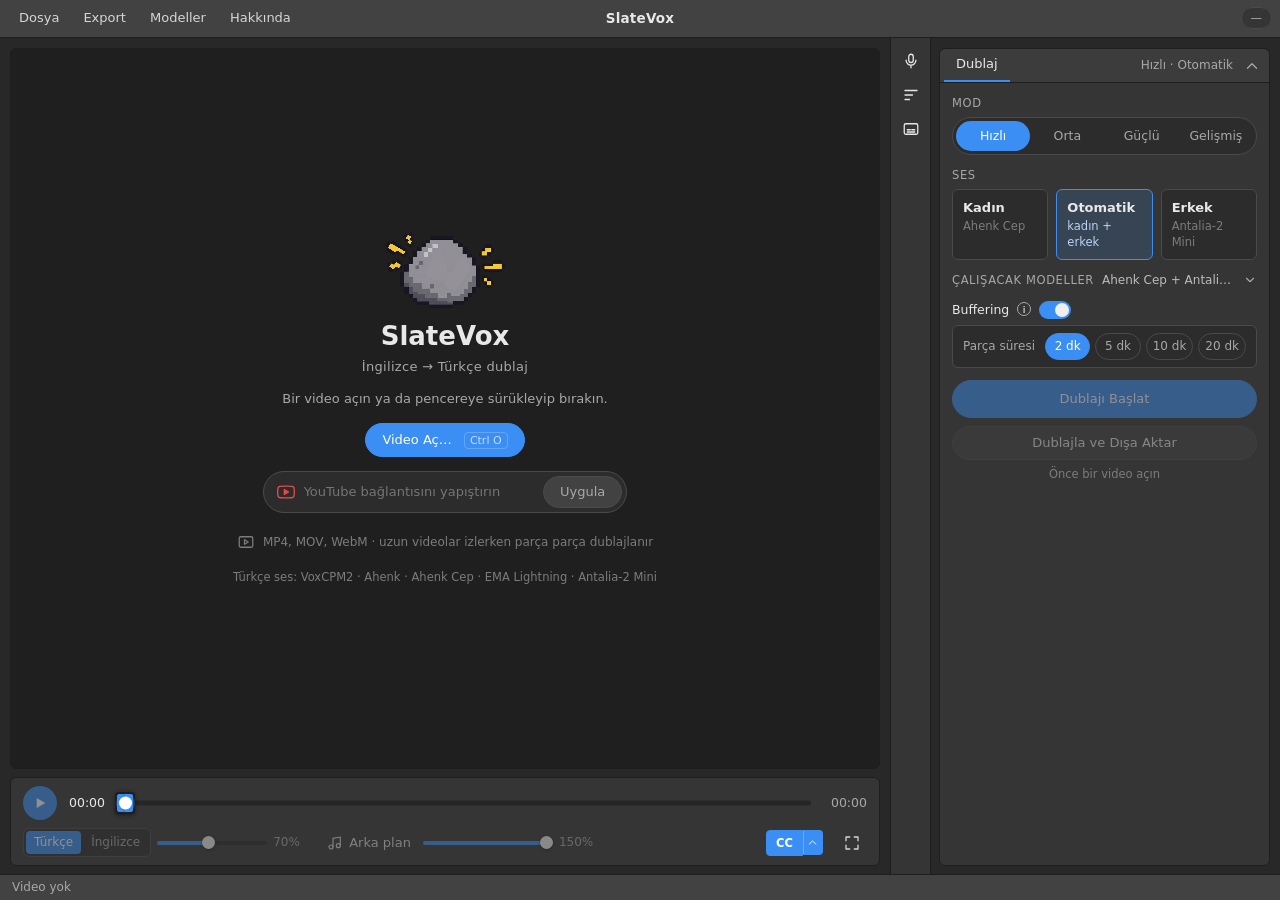
==== commit a0dbfc40: "0.4.7: yeni ad SlateVox; ayar değişince ortak adımlar yeniden yapılmaz; Dublajla ve Dışa Aktar; ses " ====
--- a/ui/index.html
+++ b/ui/index.html
@@ -4,7 +4,7 @@
 <meta charset="utf-8">
 <meta name="viewport" content="width=device-width, initial-scale=1">
 <meta name="referrer" content="strict-origin-when-cross-origin">
-<title>"Doğru mu Samet?"</title>
+<title>SlateVox</title>
 <link rel="stylesheet" href="style.css">
 </head>
 <body>
@@ -36,7 +36,7 @@
       </div>
     </div>
   </nav>
-  <div class="apptitle">"Doğru mu Samet?"</div>
+  <div class="apptitle">SlateVox</div>
   <div class="titleright"><span class="chip" id="gpuChip">—</span></div>
 </header>
 
@@ -44,7 +44,7 @@
   <section class="center">
     <div class="canvas" id="canvas">
       <div class="welcome" id="welcome">
-        <div class="wtitle"><div class="wname">"Doğru mu Samet?"<sup class="ver" id="verTag"></sup></div><span>İngilizce → Türkçe dublaj</span></div>
+        <div class="wtitle"><img class="wlogo" src="kurulum_logo.png" alt="SlateVox logosu"><div class="wname">SlateVox<sup class="ver" id="verTag"></sup></div><span>İngilizce → Türkçe dublaj</span></div>
         <p>Bir video açın ya da pencereye sürükleyip bırakın.</p>
         <div class="wbtns">
           <button class="btn primary" type="button" id="wOpen">Video Aç… <kbd>Ctrl O</kbd></button>
@@ -93,25 +93,23 @@
       </div>
       <div class="mixer" id="mixer" data-off="1">
         <div class="ch" data-ch="dub">
-          <button class="chbtn" type="button" title="Türkçe dublaj (sessize al)">
-            <svg viewBox="0 0 24 24"><rect x="9" y="3" width="6" height="11" rx="3"/><path d="M5.5 11a6.5 6.5 0 0 0 13 0M12 17.5V21"/></svg>Türkçe
-          </button>
-          <input type="range" min="0" max="150" value="100">
-          <output>100%</output>
+          <div class="langsw" id="langSw" title="Konuşma sesi: Türkçe dublaj ya da İngilizce orijinal">
+            <button type="button" data-l="dub" class="on">Türkçe</button><button type="button" data-l="en">İngilizce</button>
+          </div>
+          <input type="range" min="0" max="150" value="70">
+          <output>70%</output>
         </div>
         <div class="ch" data-ch="bg">
           <button class="chbtn" type="button" title="Arka plan sesi (sessize al)">
             <svg viewBox="0 0 24 24"><path d="M9 18V5l11-2v13"/><circle cx="6" cy="18" r="3"/><circle cx="17" cy="16" r="3"/></svg>Arka plan
           </button>
-          <input type="range" min="0" max="150" value="100">
-          <output>100%</output>
-        </div>
-        <div class="ch" data-ch="en">
-          <button class="chbtn" type="button" title="İngilizce orijinal konuşma (sessize al)">
-            <svg viewBox="0 0 24 24"><path d="M4 5h16v11H9l-5 4z"/></svg>İngilizce
-          </button>
-          <input type="range" min="0" max="150" value="0">
-          <output>0%</output>
+          <input type="range" min="0" max="150" value="150">
+          <output>150%</output>
+        </div>
+        <div class="rangebar" id="rangeRow" hidden title="Dublajlanacak aralık (video çubuğundaki başlangıç / bitiş noktaları)">
+          <svg viewBox="0 0 24 24"><path d="M5 4v16M19 4v16M5 12h14"/></svg>
+          <span id="rangeTxt"></span>
+          <button type="button" class="btn small" id="rangeAll" title="Aralığı kaldır, tüm videoyu dublajla">Tüm video</button>
         </div>
         <div class="ccgrp">
           <button class="ccbtn on" id="ccBtn" type="button" title="Altyazı aç / kapat (sağ tık: altyazı ayarları)">CC</button>
@@ -139,6 +137,7 @@
       <button type="button" class="rbtn on" data-p="pDub" title="Dublaj"><svg viewBox="0 0 24 24"><rect x="9" y="3" width="6" height="11" rx="3"/><path d="M5.5 11a6.5 6.5 0 0 0 13 0M12 17.5V21"/></svg></button>
       <button type="button" class="rbtn on" data-p="pJob" title="İşlem"><svg viewBox="0 0 24 24"><path d="M4 6h16M4 12h10M4 18h6"/></svg></button>
       <button type="button" class="rbtn on" data-p="pSubs" title="Altyazı"><svg viewBox="0 0 24 24"><rect x="3" y="5" width="18" height="14" rx="2"/><path d="M7 13h4M13 13h4M7 16h10"/></svg></button>
+      <div class="rhist" id="histRail" hidden></div>
     </div>
     <div class="panels">
       <!-- Dublaj -->
@@ -176,10 +175,14 @@
             <div class="steps" id="voxSteps"></div>
             <div class="voxlock" id="voxLock" hidden></div>
           </div>
-          <div class="field" id="rangeRow" hidden>
-            <label>Dublajlanacak aralık</label>
-            <div class="rangebox"><span id="rangeTxt"></span><button type="button" class="btn small" id="rangeAll" hidden>Tümü</button></div>
-            <div class="bnote">Oynatma çubuğundaki başlangıç / bitiş tutamaçlarını sürükleyerek seçin.</div>
+          <div class="field" id="pronField" hidden>
+            <label class="hastip">İngilizce adların okunuşu <i class="ti">i</i><span class="tipbox">Çeviride İngilizce kalan adlar
+              (Michael, Brooklyn, Watson…) Türkçe okunuşla yazılıp seslendirilir: Michael → Maykıl. Yalnız cümlenin İngilizce
+              aslında da geçen ve yazılışı İngilizceye özgü kelimeler değişir; Paris, Tesla, Anna ve Türkçe kelimeler olduğu
+              gibi kalır. Altyazı değişmez. CMU: 126 bin kelimelik İngilizce telaffuz sözlüğü. Yapay zekâ: sözlükte olmayan
+              kelimelerin telaffuzunu tahmin eder (ikisi açıksa önce sözlüğe bakılır).</span></label>
+            <label class="tgrow"><span class="tl">CMU telaffuz sözlüğü</span><span></span><input type="checkbox" id="pronCmu" class="tg"></label>
+            <label class="tgrow"><span class="tl">Yapay zekâ telaffuz tahmini</span><span></span><input type="checkbox" id="pronG2p" class="tg"></label>
           </div>
           <div class="field" id="bufField">
             <label class="tgrow hastip"><span class="tl">Buffering <i class="ti">i</i></span><input type="checkbox" id="bufTg" class="tg"><span class="tipbox" id="bufNote"></span></label>
@@ -197,6 +200,8 @@
             <button class="btn primary" id="goBtn" type="button" disabled>Dublajı Başlat</button>
             <span class="eta" id="goEta" hidden></span>
           </div>
+          <button class="btn" id="goExpBtn" type="button" disabled
+                  title="Dublajlar, bitince dublajlı videoyu seçtiğiniz yere MP4 olarak kaydeder. Video uygulamada da oynatılabilir ama kendiliğinden başlamaz.">Dublajla ve Dışa Aktar</button>
           <div class="hint" id="goHint">Önce bir video açın</div>
         </div>
       </div>
--- a/ui/style.css
+++ b/ui/style.css
@@ -155,6 +155,25 @@
 .sub .x{color:#bdbdbd;line-height:1.45;user-select:text}
 .sub .g{font-size:11px;margin-left:5px}
 .sub .g.kadin{color:var(--fem)}.sub .g.erkek{color:var(--male)}
+.sub{position:relative;padding-right:32px!important}
+.sub .sedit{position:absolute;right:5px;top:5px;width:24px;height:24px;border-radius:5px;display:grid;place-items:center;opacity:0;background:var(--bg-input);border:1px solid var(--line);color:var(--dim);transition:opacity .12s}
+.sub:hover .sedit,.sub .sedit:focus-visible{opacity:1}
+.sub .sedit:hover{color:var(--text);border-color:#5c5c5c}
+.sub .sedit svg{width:13px;height:13px;fill:none;stroke:currentColor;stroke-width:2;stroke-linecap:round;stroke-linejoin:round}
+.sub.edited .t::after{content:"✎";margin-left:5px;font-size:10px;color:var(--dim)}
+.edform{display:flex;flex-direction:column;gap:12px}
+.edrow{display:flex;flex-direction:column;gap:5px}
+.edl{font-size:11px;color:var(--dim);text-transform:uppercase;letter-spacing:.4px}
+.edl em,.edchk em{font-style:normal;text-transform:none;letter-spacing:0;color:var(--dim)}
+.eden{color:var(--muted);font-size:13px;line-height:1.45}
+.edform textarea,.edform input[type=text],.edform select{width:100%;box-sizing:border-box;background:var(--bg-input);border:1px solid var(--line);border-radius:var(--r);color:var(--text);font:inherit;font-size:13.5px;padding:7px 9px}
+.edform textarea{resize:vertical;line-height:1.45}
+.edform textarea:focus,.edform input[type=text]:focus,.edform select:focus{outline:none;border-color:var(--accent)}
+.edform small{font-size:11px;color:var(--dim);line-height:1.4}
+.edgrid{display:grid;grid-template-columns:repeat(auto-fit,minmax(140px,1fr));gap:12px}
+.edchk{display:flex;align-items:center;gap:9px;font-size:12.5px;color:var(--text)}
+.edfoot{display:flex;align-items:center;gap:8px;margin-top:4px}
+.edfoot #edMsg{flex:1;font-size:11.5px}
 .sub .emo{display:inline-block;margin-left:7px;padding:0 6px;border-radius:8px;font-size:10.5px;line-height:16px;vertical-align:1px;color:var(--dim);border:1px solid var(--line)}
 .sub.on{background:var(--accent-soft);border-left-color:var(--accent)}
 .sub.on .x{color:#fff}
@@ -428,3 +447,63 @@
 .hastip:hover .tipbox{display:block}
 .tgrow .tl{color:var(--text);font-size:12.5px;flex:none}
 .tgrow .tipbox{flex:none}
+
+/* Türkçe aksan modu anahtarı: Türkçe ses satırının altında, girintili */
+.mrow.tgl.sub{border-top:1px dashed #333;padding-left:18px}
+.mrow.tgl.sub .ms{font-size:11.5px;color:var(--text)}
+.mrow.tgl.sub .mm em{font-style:normal;font-size:11px;color:var(--dim)}
+/* video altındaki dublajlanacak aralık bilgisi (çubuklar sürüklenince) */
+.rangebar{display:flex;align-items:center;gap:8px;font-size:12px;color:var(--dim);padding:2px 2px 0}
+.rangebar svg{width:14px;height:14px;fill:none;stroke:var(--accent);stroke-width:2;flex:none}
+.rangebar .rl{color:var(--text)}
+.rangebar #rangeTxt{flex:1;min-width:0;overflow:hidden;text-overflow:ellipsis;white-space:nowrap}
+.rangebar #rangeTxt b{color:var(--text);font-weight:600;font-variant-numeric:tabular-nums}
+.rangebar #rangeTxt em{font-style:normal;color:var(--warn)}
+
+/* render geçmişi: orta şerit (Gelişmiş) */
+.rhist{display:flex;flex-direction:column;align-items:center;gap:4px;margin-top:10px;padding-top:8px;border-top:1px solid var(--border);width:100%}
+.rhist .rh-t{font-size:9px;letter-spacing:.6px;color:var(--dim);cursor:help}
+.rhist .rh{width:28px;height:24px;border-radius:5px;font-size:11.5px;font-weight:600;color:var(--dim);background:var(--bg-input);border:1px solid var(--line);font-variant-numeric:tabular-nums}
+.rhist .rh:hover{color:var(--text);border-color:#5c5c5c}
+.rhist .rh.on{color:#fff;background:var(--accent-soft);border-color:var(--accent)}
+.rhist .rh.live{display:grid;place-items:center;margin-top:2px}
+.rhist .rh.live svg{width:13px;height:13px;fill:none;stroke:currentColor;stroke-width:2;stroke-linecap:round;stroke-linejoin:round}
+/* Dublaj paneli ekrana sığmazsa kendi içinde fare tekerleğiyle kayar; altyazı paneline en az 200 px kalır */
+#pDub{flex:0 1 auto}
+#pDub .pbody{overflow-y:auto;min-height:0;overscroll-behavior:contain;scroll-behavior:smooth}
+#pDub .pbody::-webkit-scrollbar{width:9px}
+#pDub .pbody::-webkit-scrollbar-thumb{background:#4e4e4e;border-radius:5px;border:2px solid var(--bg-panel)}
+#pSubs:not(.folded){min-height:200px}
+.mrow.tgl.sub[title]:not([title=""]) .mm em{cursor:help}
+/* alt anahtar satırları: ad üstte, kısa not altında, anahtar sağda (dar pencerede üst üste binmez) */
+.mrow.tgl.sub{grid-template-columns:minmax(0,1fr) auto;grid-template-areas:"ms tg" "mm tg";row-gap:1px}
+.mrow.tgl.sub .ms{grid-area:ms}
+.mrow.tgl.sub .mm{grid-area:mm}
+.mrow.tgl.sub .mm em{margin-left:0}
+.mrow.tgl.sub .tg{grid-area:tg}
+
+/* Dublaj paneli açıkken Sesler ve Türkçe / İngilizce altyazı panelleri gizlenir; panel bütün yüksekliği kullanır */
+.panels:has(#pDub:not(.folded)) #pVoices,.panels:has(#pDub:not(.folded)) #pSubs{display:none}
+.panels:has(#pDub:not(.folded)) #pDub{flex:1 1 auto}
+/* konuşma sesi anahtarı (Türkçe dublaj / İngilizce orijinal) */
+.langsw{display:flex;flex:none;background:var(--bg-input);border:1px solid var(--line);border-radius:6px;padding:2px;gap:2px}
+.langsw button{padding:3px 8px;border-radius:4px;font-size:12px;color:var(--muted);white-space:nowrap}
+.langsw button.on{background:var(--accent);color:#fff}
+.langsw button:not(.on):hover{color:var(--text);background:rgba(255,255,255,.06)}
+/* dublajlanacak aralık: mikserde arka plan sesinin sağında */
+.mixer .rangebar{flex:0 1 auto;min-width:0;padding:0;gap:6px}
+.mixer .rangebar #rangeTxt{flex:0 1 auto}
+#goExpBtn{width:100%;margin-top:-4px}
+.mixer .rangebar #rangeTxt{flex:none;overflow:visible}
+.mixer .rangebar #rangeAll{white-space:nowrap;padding:3px 8px}
+.mixer .ch[data-ch="dub"] input[type=range]{flex-basis:110px;width:110px}
+/* açılış ekranı: adın üstünde logo, 3 saniyede bir sevimli bir titreme (güncelleme kartındakiyle aynı hareket) */
+.wtitle{align-items:center}
+.wtitle .wlogo{width:120px;height:auto;margin:0 auto 6px;image-rendering:pixelated;animation:ushake 3s ease-in-out infinite;transform-origin:50% 60%;user-select:none;-webkit-user-drag:none}
+@media (max-height:700px){.wtitle .wlogo{width:84px}}
+
+/* adım sayısı modeller listesinin içinde (Türkçe ses satırının altında) */
+#modelList #voxField{padding:8px 10px 10px;border-top:1px solid #333;background:rgba(255,255,255,.015)}
+#modelList #voxField>label{font-size:11.5px;color:var(--dim);text-transform:none;letter-spacing:0}
+#modelList .mopts .mrow.tgl.sub{background:transparent;border-top:1px dashed #3a3a3a;padding-left:10px}
+#modelList .mopts .mrow.tgl.sub:first-child{border-top:0}
